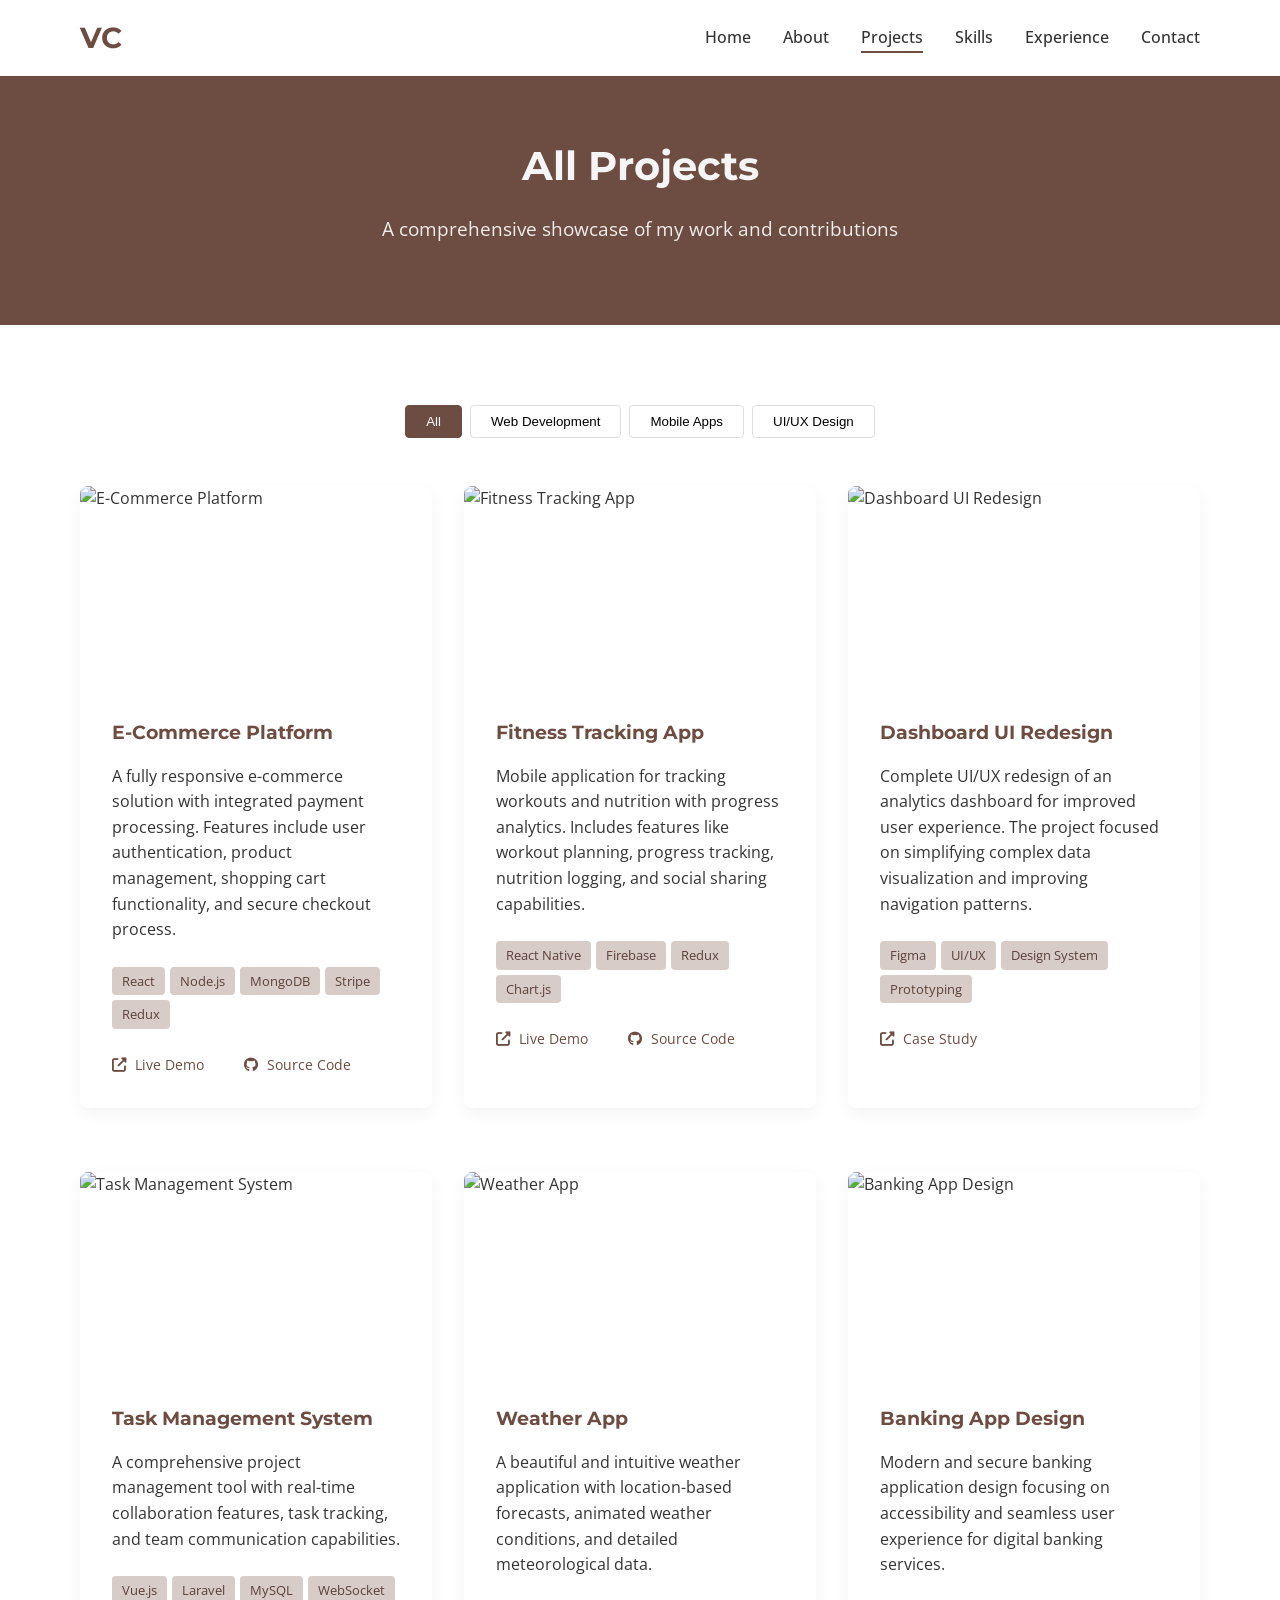
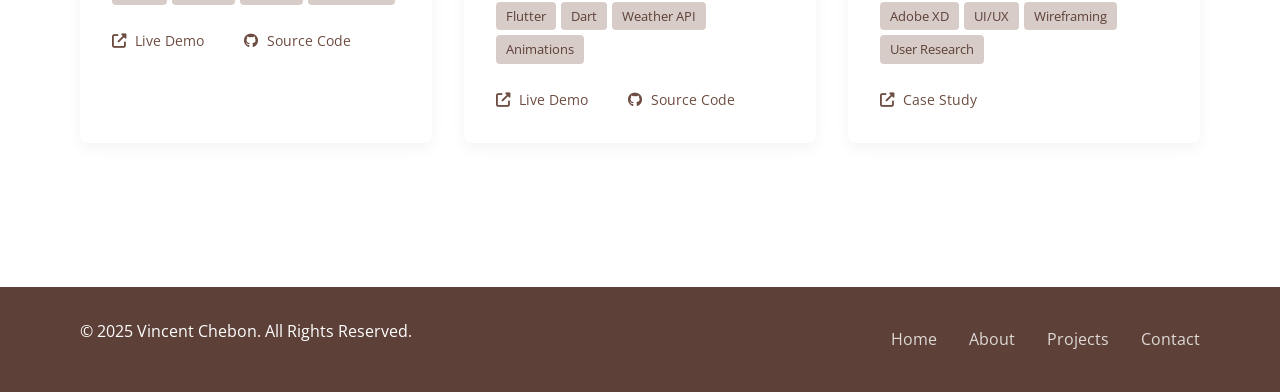
==== projects.html @ cd748f32 "added projects page" ====
<!DOCTYPE html>
<html lang="en">
<head>
    <meta charset="UTF-8">
    <meta name="viewport" content="width=device-width, initial-scale=1.0">
    <title>Projects | Vincent Chebon</title>
    <!-- Font Awesome for icons -->
    <link rel="stylesheet" href="https://cdnjs.cloudflare.com/ajax/libs/font-awesome/6.4.0/css/all.min.css">
    <!-- Google Fonts -->
    <link rel="preconnect" href="https://fonts.googleapis.com">
    <link rel="preconnect" href="https://fonts.gstatic.com" crossorigin>
    <link href="https://fonts.googleapis.com/css2?family=Montserrat:wght@400;500;600;700&family=Open+Sans:wght@400;500&display=swap" rel="stylesheet">
    <!-- Custom CSS -->
    <link rel="stylesheet" href="css/style.css">
</head>
<body>
    <!-- Navigation -->
    <nav class="navbar">
        <div class="container">
            <a href="index.html" class="logo">VC</a>
            <div class="nav-toggle">
                <span></span>
                <span></span>
                <span></span>
            </div>
            <ul class="nav-menu">
                <li><a href="index.html#home" class="nav-link">Home</a></li>
                <li><a href="index.html#about" class="nav-link">About</a></li>
                <li><a href="index.html#projects" class="nav-link active">Projects</a></li>
                <li><a href="index.html#skills" class="nav-link">Skills</a></li>
                <li><a href="index.html#experience" class="nav-link">Experience</a></li>
                <li><a href="index.html#contact" class="nav-link">Contact</a></li>
            </ul>
        </div>
    </nav>

    <!-- Projects Header -->
    <section class="page-header">
        <div class="container">
            <h1>All Projects</h1>
            <p>A comprehensive showcase of my work and contributions</p>
        </div>
    </section>

    <!-- Projects Section -->
    <section class="projects-extended">
        <div class="container">
            <div class="filter-buttons">
                <button class="filter-btn active" data-filter="all">All</button>
                <button class="filter-btn" data-filter="web">Web Development</button>
                <button class="filter-btn" data-filter="mobile">Mobile Apps</button>
                <button class="filter-btn" data-filter="design">UI/UX Design</button>
            </div>
            
            <div class="projects-grid">
                <!-- Project 1 -->
                <div class="project-card" data-category="web">
                    <div class="project-image">
                        <img src="images/projects/project1.jpg" alt="E-Commerce Platform">
                    </div>
                    <div class="project-info">
                        <h3>E-Commerce Platform</h3>
                        <p>A fully responsive e-commerce solution with integrated payment processing. Features include user authentication, product management, shopping cart functionality, and secure checkout process.</p>
                        <div class="project-tags">
                            <span>React</span>
                            <span>Node.js</span>
                            <span>MongoDB</span>
                            <span>Stripe</span>
                            <span>Redux</span>
                        </div>
                        <div class="project-links">
                            <a href="#" class="project-link"><i class="fas fa-external-link-alt"></i> Live Demo</a>
                            <a href="#" class="project-link"><i class="fab fa-github"></i> Source Code</a>
                        </div>
                    </div>
                </div>

                <!-- Project 2 -->
                <div class="project-card" data-category="mobile">
                    <div class="project-image">
                        <img src="images/projects/project2.jpg" alt="Fitness Tracking App">
                    </div>
                    <div class="project-info">
                        <h3>Fitness Tracking App</h3>
                        <p>Mobile application for tracking workouts and nutrition with progress analytics. Includes features like workout planning, progress tracking, nutrition logging, and social sharing capabilities.</p>
                        <div class="project-tags">
                            <span>React Native</span>
                            <span>Firebase</span>
                            <span>Redux</span>
                            <span>Chart.js</span>
                        </div>
                        <div class="project-links">
                            <a href="#" class="project-link"><i class="fas fa-external-link-alt"></i> Live Demo</a>
                            <a href="#" class="project-link"><i class="fab fa-github"></i> Source Code</a>
                        </div>
                    </div>
                </div>

                <!-- Project 3 -->
                <div class="project-card" data-category="design">
                    <div class="project-image">
                        <img src="images/projects/project3.jpg" alt="Dashboard UI Redesign">
                    </div>
                    <div class="project-info">
                        <h3>Dashboard UI Redesign</h3>
                        <p>Complete UI/UX redesign of an analytics dashboard for improved user experience. The project focused on simplifying complex data visualization and improving navigation patterns.</p>
                        <div class="project-tags">
                            <span>Figma</span>
                            <span>UI/UX</span>
                            <span>Design System</span>
                            <span>Prototyping</span>
                        </div>
                        <div class="project-links">
                            <a href="#" class="project-link"><i class="fas fa-external-link-alt"></i> Case Study</a>
                        </div>
                    </div>
                </div>

                <!-- Project 4 -->
                <div class="project-card" data-category="web">
                    <div class="project-image">
                        <img src="images/projects/project4.jpg" alt="Task Management System">
                    </div>
                    <div class="project-info">
                        <h3>Task Management System</h3>
                        <p>A comprehensive project management tool with real-time collaboration features, task tracking, and team communication capabilities.</p>
                        <div class="project-tags">
                            <span>Vue.js</span>
                            <span>Laravel</span>
                            <span>MySQL</span>
                            <span>WebSocket</span>
                        </div>
                        <div class="project-links">
                            <a href="#" class="project-link"><i class="fas fa-external-link-alt"></i> Live Demo</a>
                            <a href="#" class="project-link"><i class="fab fa-github"></i> Source Code</a>
                        </div>
                    </div>
                </div>

                <!-- Project 5 -->
                <div class="project-card" data-category="mobile">
                    <div class="project-image">
                        <img src="images/projects/project5.jpg" alt="Weather App">
                    </div>
                    <div class="project-info">
                        <h3>Weather App</h3>
                        <p>A beautiful and intuitive weather application with location-based forecasts, animated weather conditions, and detailed meteorological data.</p>
                        <div class="project-tags">
                            <span>Flutter</span>
                            <span>Dart</span>
                            <span>Weather API</span>
                            <span>Animations</span>
                        </div>
                        <div class="project-links">
                            <a href="#" class="project-link"><i class="fas fa-external-link-alt"></i> Live Demo</a>
                            <a href="#" class="project-link"><i class="fab fa-github"></i> Source Code</a>
                        </div>
                    </div>
                </div>

                <!-- Project 6 -->
                <div class="project-card" data-category="design">
                    <div class="project-image">
                        <img src="images/projects/project6.jpg" alt="Banking App Design">
                    </div>
                    <div class="project-info">
                        <h3>Banking App Design</h3>
                        <p>Modern and secure banking application design focusing on accessibility and seamless user experience for digital banking services.</p>
                        <div class="project-tags">
                            <span>Adobe XD</span>
                            <span>UI/UX</span>
                            <span>Wireframing</span>
                            <span>User Research</span>
                        </div>
                        <div class="project-links">
                            <a href="#" class="project-link"><i class="fas fa-external-link-alt"></i> Case Study</a>
                        </div>
                    </div>
                </div>
            </div>
        </div>
    </section>

    <!-- Footer -->
    <footer class="footer">
        <div class="container">
            <div class="footer-content">
                <p>&copy; 2025 Vincent Chebon. All Rights Reserved.</p>
                <div class="footer-links">
                    <a href="index.html#home">Home</a>
                    <a href="index.html#about">About</a>
                    <a href="index.html#projects">Projects</a>
                    <a href="index.html#contact">Contact</a>
                </div>
            </div>
        </div>
    </footer>

    <!-- JavaScript -->
    <script src="js/main.js"></script>
</body>
</html>
---- css/style.css ----
/* ===== VARIABLES ===== */
:root {
    /* Brown Theme Colors */
    --primary-color: #6D4C41;       /* Main brown */
    --primary-dark: #5D4037;        /* Darker brown for hover states */
    --primary-light: #8D6E63;       /* Lighter brown for accents */
    --secondary-color: #D7CCC8;     /* Light brown/beige */
    --accent-color: #FF9800;        /* Orange accent */
    
    /* Neutral Colors */
    --bg-color: #FFFFFF;
    --bg-alt: #F5F5F5;
    --text-color: #333333;
    --text-light: #777777;
    --border-color: #E0E0E0;
    
    /* Typography */
    --heading-font: 'Montserrat', sans-serif;
    --body-font: 'Open Sans', sans-serif;
    
    /* Spacing */
    --spacing-xs: 0.5rem;
    --spacing-sm: 1rem;
    --spacing-md: 2rem;
    --spacing-lg: 3rem;
    --spacing-xl: 5rem;
    
    /* Container */
    --container-width: 1200px;
    
    /* Border Radius */
    --border-radius-sm: 4px;
    --border-radius-md: 8px;
    --border-radius-lg: 16px;
    
    /* Transitions */
    --transition: all 0.3s ease;
}

/* ===== RESET & BASE STYLES ===== */
* {
    margin: 0;
    padding: 0;
    box-sizing: border-box;
}

html {
    scroll-behavior: smooth;
}

body {
    font-family: var(--body-font);
    color: var(--text-color);
    line-height: 1.6;
    background-color: var(--bg-color);
}

h1, h2, h3, h4, h5, h6 {
    font-family: var(--heading-font);
    font-weight: 700;
    margin-bottom: var(--spacing-sm);
    color: var(--text-color);
}

p {
    margin-bottom: var(--spacing-sm);
}

a {
    text-decoration: none;
    color: var(--primary-color);
    transition: var(--transition);
}

a:hover {
    color: var(--primary-dark);
}

ul {
    list-style: none;
}

img {
    max-width: 100%;
    height: auto;
}

.container {
    width: 90%;
    max-width: var(--container-width);
    margin: 0 auto;
    padding: 0 var(--spacing-sm);
}

section {
    padding: var(--spacing-xl) 0;
}

.section-title {
    text-align: center;
    margin-bottom: var(--spacing-lg);
    position: relative;
    font-size: 2.5rem;
}

.section-title::after {
    content: '';
    position: absolute;
    bottom: -10px;
    left: 50%;
    transform: translateX(-50%);
    width: 80px;
    height: 4px;
    background: var(--primary-color);
}

/* ===== BUTTONS ===== */
.btn {
    display: inline-block;
    padding: 12px 28px;
    border-radius: var(--border-radius-md);
    text-transform: uppercase;
    font-weight: 600;
    letter-spacing: 1px;
    transition: var(--transition);
    cursor: pointer;
    font-size: 0.9rem;
}

.btn-primary {
    background-color: var(--primary-color);
    color: white;
    border: 2px solid var(--primary-color);
}

.btn-primary:hover {
    background-color: var(--primary-dark);
    color: white;
    border-color: var(--primary-dark);
}

.btn-secondary {
    background-color: transparent;
    color: var(--primary-color);
    border: 2px solid var(--primary-color);
}

.btn-secondary:hover {
    background-color: var(--primary-color);
    color: white;
}

.btn-outline {
    background-color: transparent;
    color: var(--primary-color);
    border: 2px solid var(--primary-color);
}

.btn-outline:hover {
    background-color: var(--primary-color);
    color: white;
}

/* ===== NAVIGATION ===== */
.navbar {
    position: fixed;
    top: 0;
    left: 0;
    width: 100%;
    z-index: 1000;
    background-color: var(--bg-color);
    box-shadow: 0 2px 10px rgba(0, 0, 0, 0.1);
    padding: 15px 0;
    transition: var(--transition);
}

.navbar .container {
    display: flex;
    justify-content: space-between;
    align-items: center;
}

.logo {
    font-family: var(--heading-font);
    font-size: 1.8rem;
    font-weight: 700;
    color: var(--primary-color);
}

.nav-menu {
    display: flex;
}

.nav-link {
    margin-left: var(--spacing-md);
    color: var(--text-color);
    font-weight: 500;
    position: relative;
}

.nav-link::after {
    content: '';
    position: absolute;
    bottom: -5px;
    left: 0;
    width: 0;
    height: 2px;
    background-color: var(--primary-color);
    transition: var(--transition);
}

.nav-link:hover::after,
.nav-link.active::after {
    width: 100%;
}

.nav-toggle {
    display: none;
    flex-direction: column;
    cursor: pointer;
}

.nav-toggle span {
    display: block;
    width: 25px;
    height: 3px;
    background-color: var(--text-color);
    margin: 3px 0;
    transition: var(--transition);
}

/* ===== HERO SECTION ===== */
.hero {
    height: 100vh;
    background-color: var(--bg-alt);
    display: flex;
    align-items: center;
    position: relative;
    overflow: hidden;
}

.hero::before {
    content: '';
    position: absolute;
    top: 0;
    right: 0;
    width: 50%;
    height: 100%;
    background-color: var(--primary-light);
    opacity: 0.05;
    clip-path: polygon(25% 0%, 100% 0%, 100% 100%, 0% 100%);
}

.hero-content {
    max-width: 800px;
}

.hero h1 {
    font-size: 3.5rem;
    margin-bottom: var(--spacing-xs);
    color: var(--primary-color);
}

.hero h2 {
    font-size: 2rem;
    margin-bottom: var(--spacing-md);
    color: var(--text-light);
    font-weight: 500;
}

.hero p {
    font-size: 1.2rem;
    margin-bottom: var(--spacing-md);
}

.hero-buttons {
    display: flex;
    gap: var(--spacing-sm);
    margin-bottom: var(--spacing-md);
}

.social-links {
    display: flex;
    gap: var(--spacing-sm);
}

.social-links a {
    display: flex;
    align-items: center;
    justify-content: center;
    width: 40px;
    height: 40px;
    border-radius: 50%;
    background-color: var(--primary-color);
    color: white;
    transition: var(--transition);
}

.social-links a:hover {
    background-color: var(--primary-dark);
    transform: translateY(-3px);
}

/* ===== ABOUT SECTION ===== */
.about {
    background-color: var(--bg-color);
}

.about-content {
    display: grid;
    grid-template-columns: 1fr 2fr;
    gap: var(--spacing-lg);
    align-items: center;
}

.profile-image {
    border-radius: var(--border-radius-lg);
    box-shadow: 0 10px 30px rgba(0, 0, 0, 0.1);
}

.about-text p {
    margin-bottom: var(--spacing-md);
}

/* ===== PROJECTS SECTION ===== */
.projects {
    background-color: var(--bg-alt);
}

.filter-buttons {
    display: flex;
    justify-content: center;
    flex-wrap: wrap;
    margin-bottom: var(--spacing-lg);
    gap: var(--spacing-xs);
}

.filter-btn {
    padding: 8px 20px;
    background-color: transparent;
    border: 1px solid var(--border-color);
    border-radius: var(--border-radius-sm);
    cursor: pointer;
    transition: var(--transition);
    font-weight: 500;
}

.filter-btn.active,
.filter-btn:hover {
    background-color: var(--primary-color);
    color: white;
    border-color: var(--primary-color);
}

.projects-grid {
    display: grid;
    grid-template-columns: repeat(auto-fill, minmax(320px, 1fr));
    gap: var(--spacing-md);
    margin-bottom: var(--spacing-lg);
}

.project-card {
    background-color: var(--bg-color);
    border-radius: var(--border-radius-md);
    overflow: hidden;
    box-shadow: 0 5px 15px rgba(0, 0, 0, 0.05);
    transition: var(--transition);
}

.project-card:hover {
    transform: translateY(-10px);
    box-shadow: 0 15px 30px rgba(0, 0, 0, 0.1);
}

.project-image {
    height: 200px;
    overflow: hidden;
}

.project-image img {
    width: 100%;
    height: 100%;
    object-fit: cover;
    transition: var(--transition);
}

.project-card:hover .project-image img {
    transform: scale(1.05);
}

.project-info {
    padding: var(--spacing-md);
}

.project-info h3 {
    margin-bottom: var(--spacing-xs);
    color: var(--primary-color);
}

.project-tags {
    display: flex;
    flex-wrap: wrap;
    gap: 5px;
    margin: var(--spacing-sm) 0;
}

.project-tags span {
    background-color: var(--secondary-color);
    color: var(--primary-dark);
    padding: 4px 10px;
    border-radius: var(--border-radius-sm);
    font-size: 0.8rem;
}

.project-links {
    display: flex;
    gap: var(--spacing-sm);
    margin-top: var(--spacing-sm);
}

.project-link {
    font-size: 0.9rem;
    color: var(--primary-color);
}

.project-link i {
    margin-right: 5px;
}

.center-button {
    text-align: center;
    margin-top: var(--spacing-md);
}

/* ===== SKILLS SECTION ===== */
.skills {
    background-color: var(--bg-color);
}

.skills-container {
    display: grid;
    grid-template-columns: repeat(auto-fit, minmax(300px, 1fr));
    gap: var(--spacing-lg);
}

.skill-category h3 {
    color: var(--primary-color);
    margin-bottom: var(--spacing-md);
    text-align: center;
    font-size: 1.5rem;
}

.skill-items {
    display: grid;
    grid-template-columns: repeat(2, 1fr);
    gap: var(--spacing-md);
}

.skill-item {
    display: flex;
    flex-direction: column;
    align-items: center;
    text-align: center;
}

.skill-icon {
    font-size: 2.5rem;
    color: var(--primary-color);
    margin-bottom: var(--spacing-xs);
}

.skill-name {
    font-weight: 500;
}

/* ===== EXPERIENCE SECTION ===== */
.experience {
    background-color: var(--bg-alt);
}

.timeline {
    position: relative;
    max-width: 800px;
    margin: 0 auto;
}

.timeline::before {
    content: '';
    position: absolute;
    top: 0;
    left: 50%;
    transform: translateX(-50%);
    width: 2px;
    height: 100%;
    background-color: var(--primary-light);
}

.timeline-item {
    position: relative;
    padding: var(--spacing-md) 0;
}

.timeline-dot {
    position: absolute;
    top: calc(var(--spacing-md) + 10px);
    left: 50%;
    transform: translateX(-50%);
    width: 16px;
    height: 16px;
    border-radius: 50%;
    background-color: var(--primary-color);
    border: 3px solid var(--bg-alt);
    z-index: 2;
}

.timeline-content {
    position: relative;
    width: 45%;
    padding: var(--spacing-md);
    background-color: var(--bg-color);
    border-radius: var(--border-radius-md);
    box-shadow: 0 5px 15px rgba(0, 0, 0, 0.05);
}

.timeline-item:nth-child(odd) .timeline-content {
    margin-left: auto;
}

.timeline-item:nth-child(even) .timeline-content {
    margin-right: auto;
}

.timeline-item:nth-child(odd) .timeline-content::before {
    content: '';
    position: absolute;
    top: 20px;
    left: -10px;
    border-width: 10px 10px 10px 0;
    border-style: solid;
    border-color: transparent var(--bg-color) transparent transparent;
}

.timeline-item:nth-child(even) .timeline-content::before {
    content: '';
    position: absolute;
    top: 20px;
    right: -10px;
    border-width: 10px 0 10px 10px;
    border-style: solid;
    border-color: transparent transparent transparent var(--bg-color);
}

.timeline-date {
    display: inline-block;
    padding: 4px 10px;
    background-color: var(--primary-light);
    color: white;
    border-radius: var(--border-radius-sm);
    font-size: 0.8rem;
    margin-bottom: var(--spacing-xs);
}

.timeline-content h3 {
    color: var(--primary-color);
    margin-bottom: 5px;
}

.timeline-content h4 {
    color: var(--text-light);
    font-weight: 500;
    font-size: 1rem;
    margin-bottom: var(--spacing-xs);
}

/* ===== CONTACT SECTION ===== */
.contact {
    background-color: var(--bg-color);
}

.contact-content {
    display: grid;
    grid-template-columns: 1fr 2fr;
    gap: var(--spacing-lg);
}

.contact-info {
    display: flex;
    flex-direction: column;
    gap: var(--spacing-md);
}

.contact-item {
    display: flex;
    flex-direction: column;
    align-items: flex-start;
}

.contact-item i {
    font-size: 2rem;
    color: var(--primary-color);
    margin-bottom: var(--spacing-xs);
}

.contact-item h3 {
    margin-bottom: 5px;
}

.contact-info .social-links {
    margin-top: var(--spacing-md);
}

.contact-form {
    background-color: var(--bg-alt);
    padding: var(--spacing-lg);
    border-radius: var(--border-radius-md);
}

.form-group {
    margin-bottom: var(--spacing-sm);
}

.form-group input,
.form-group textarea {
    width: 100%;
    padding: 12px 15px;
    border: 1px solid var(--border-color);
    border-radius: var(--border-radius-sm);
    font-family: var(--body-font);
    font-size: 1rem;
    transition: var(--transition);
}

.form-group input:focus,
.form-group textarea:focus {
    outline: none;
    border-color: var(--primary-color);
    box-shadow: 0 0 0 2px rgba(109, 76, 65, 0.2);
}

.form-group textarea {
    height: 150px;
    resize: vertical;
}

/* ===== FOOTER ===== */
.footer {
    background-color: var(--primary-dark);
    color: white;
    padding: var(--spacing-md) 0;
}

.footer-content {
    display: flex;
    justify-content: space-between;
    align-items: center;
    flex-wrap: wrap;
    gap: var(--spacing-md);
}

.footer-links {
    display: flex;
    gap: var(--spacing-md);
}

.footer-links a {
    color: white;
    opacity: 0.8;
}

.footer-links a:hover {
    opacity: 1;
}

/* ===== RESPONSIVE STYLES ===== */
@media screen and (max-width: 992px) {
    .about-content {
        grid-template-columns: 1fr;
    }
    
    .about-image {
        text-align: center;
        margin-bottom: var(--spacing-md);
    }
    
    .profile-image {
        max-width: 300px;
    }
    
    .contact-content {
        grid-template-columns: 1fr;
    }
    
    .contact-info {
        margin-bottom: var(--spacing-md);
    }
}

@media screen and (max-width: 768px) {
    .section-title {
        font-size: 2rem;
    }
    
    .hero h1 {
        font-size: 2.5rem;
    }
    
    .hero h2 {
        font-size: 1.5rem;
    }
    
    .hero-buttons {
        flex-direction: column;
        gap: var(--spacing-sm);
    }
    
    .btn {
        width: 100%;
        text-align: center;
    }
    
    .nav-menu {
        position: fixed;
        top: 70px;
        left: -100%;
        width: 100%;
        height: calc(100vh - 70px);
        background-color: var(--bg-color);
        flex-direction: column;
        align-items: center;
        justify-content: flex-start;
        padding-top: var(--spacing-lg);
        transition: var(--transition);
        box-shadow: 0 5px 10px rgba(0, 0, 0, 0.1);
    }
    
    .nav-menu.active {
        left: 0;
    }
    
    .nav-link {
        margin: var(--spacing-sm) 0;
        font-size: 1.2rem;
    }
    
    .nav-toggle {
        display: flex;
    }
    
    .nav-toggle.active span:nth-child(1) {
        transform: rotate(45deg) translate(5px, 5px);
    }
    
    .nav-toggle.active span:nth-child(2) {
        opacity: 0;
    }
    
    .nav-toggle.active span:nth-child(3) {
        transform: rotate(-45deg) translate(5px, -5px);
    }
    
    .timeline::before {
        left: 30px;
    }
    
    .timeline-dot {
        left: 30px;
    }
    
    .timeline-content {
        width: calc(100% - 60px);
        margin-left: 60px !important;
    }
    
    .timeline-item:nth-child(even) .timeline-content::before {
        right: auto;
        left: -10px;
        border-width: 10px 10px 10px 0;
        border-color: transparent var(--bg-color) transparent transparent;
    }
    
    .skills-container {
        gap: var(--spacing-md);
    }
}

@media screen and (max-width: 576px) {
    .hero {
        padding-top: 100px;
        height: auto;
        min-height: 100vh;
    }
    
    .projects-grid {
        grid-template-columns: 1fr;
    }
    
    .skill-items {
        grid-template-columns: 1fr;
    }
    
    .footer-content {
        flex-direction: column;
        text-align: center;
    }
    
    .footer-links {
        justify-content: center;
    }
}

/* Projects Extended Page Styles */
.page-header {
    background: var(--primary-color);
    color: white;
    padding: 4rem 0 4rem;
    text-align: center;
    margin-bottom: 3rem;
    margin-top: 70px;
}

.page-header h1 {
    color: whitesmoke;
    font-size: 2.5rem;
    margin-bottom: 1rem;
}

.page-header p {
    font-size: 1.2rem;
    opacity: 0.9;
}

.projects-extended {
    padding: 2rem 0 4rem;
}

.projects-extended .project-card {
    margin-bottom: 2rem;
    transition: transform 0.3s ease;
}

.projects-extended .project-card:hover {
    transform: translateY(-5px);
}

.projects-extended .project-info p {
    margin: 1rem 0;
    line-height: 1.6;
}

.projects-extended .project-tags {
    margin: 1.5rem 0;
}

.projects-extended .project-links {
    margin-top: 1.5rem;
}

.projects-extended .project-links a {
    margin-right: 1.5rem;
}

@media (max-width: 768px) {
    .page-header {
        padding: 3rem 0;
    }
    
    .page-header h1 {
        font-size: 2rem;
    }
    
    .projects-extended .project-card {
        margin-bottom: 1.5rem;
    }
}
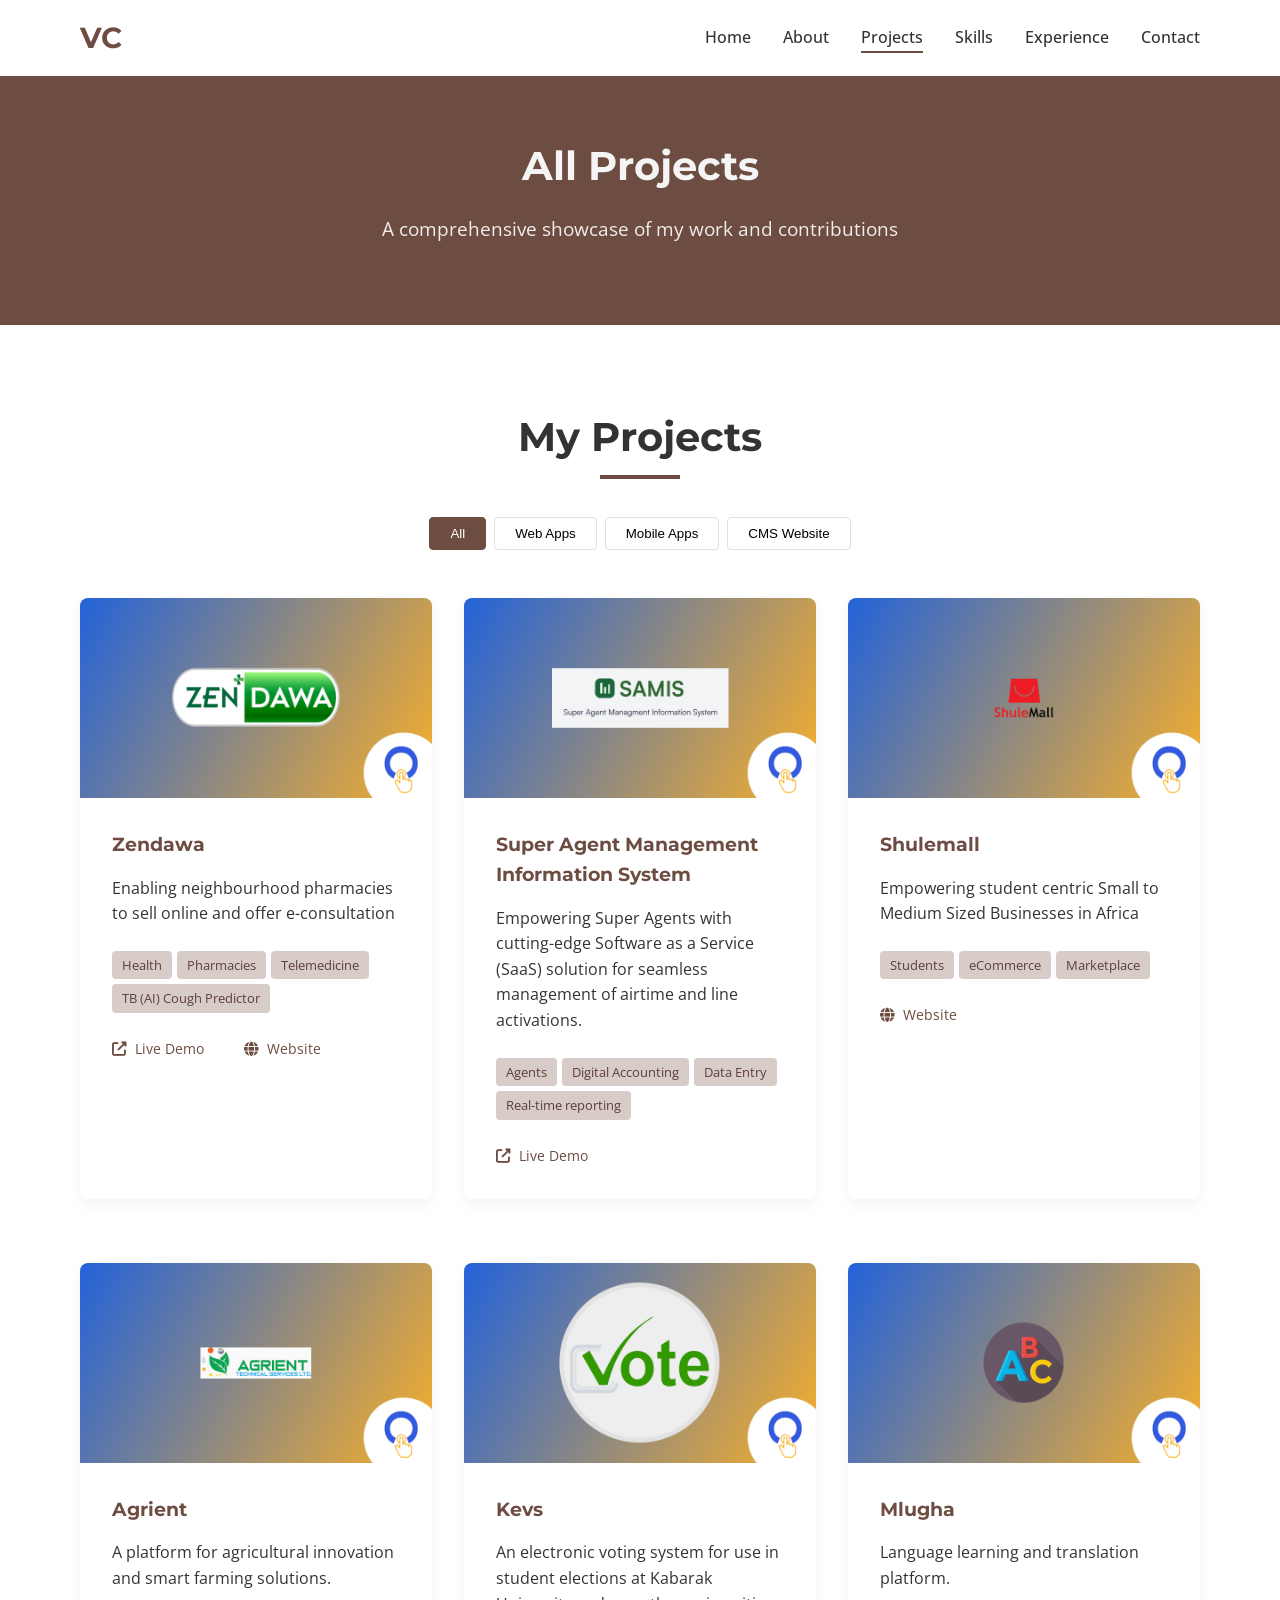
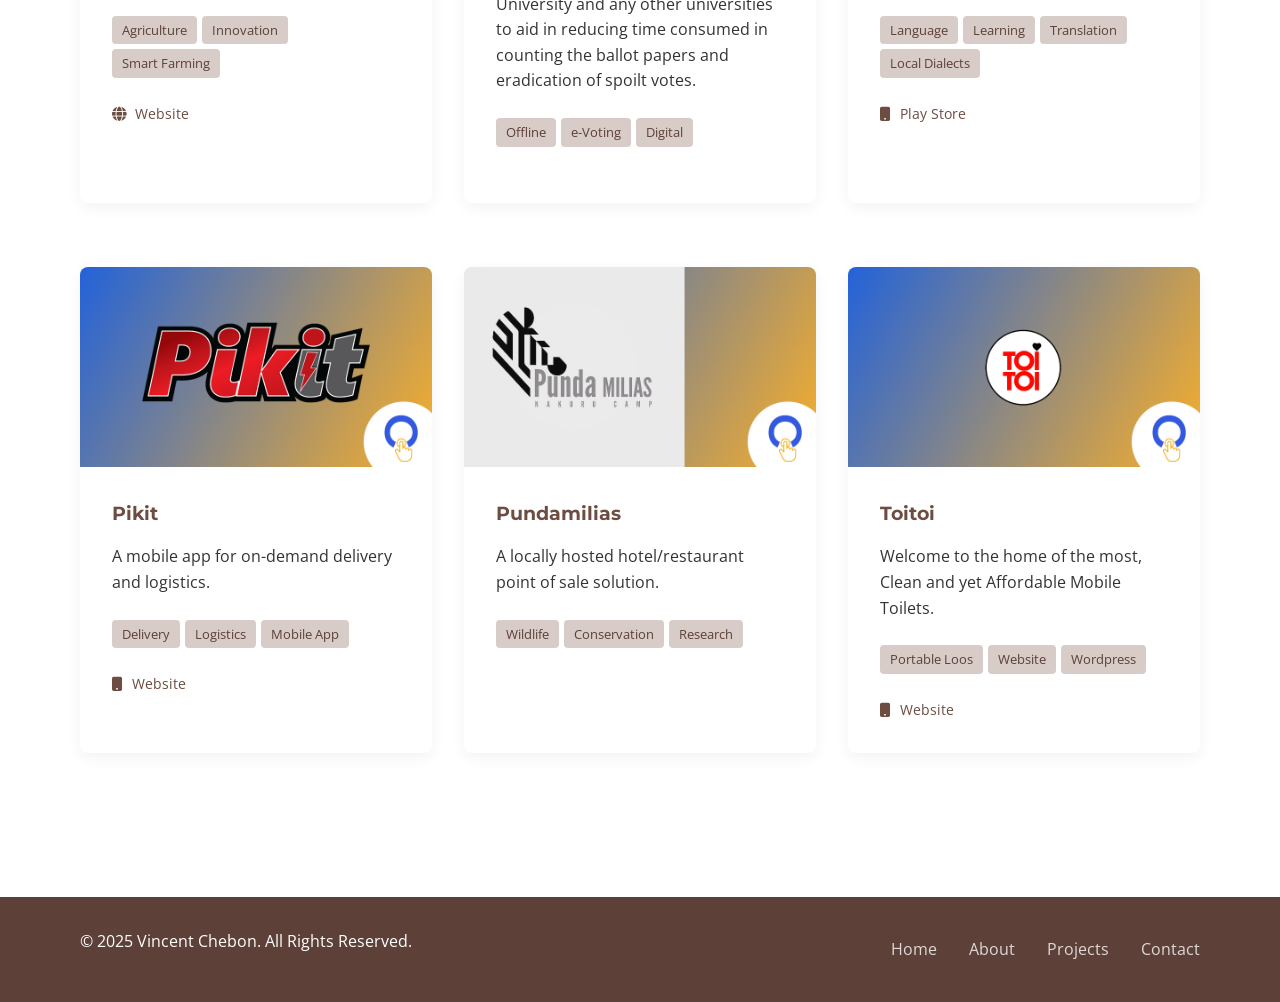
==== commit 3104d88d: "completed my portfolio website" ====
--- a/projects.html
+++ b/projects.html
@@ -4,6 +4,10 @@
     <meta charset="UTF-8">
     <meta name="viewport" content="width=device-width, initial-scale=1.0">
     <title>Projects | Vincent Chebon</title>
+    <meta name="author" content="Vincent K Chebon">
+    <meta name="description" content="Full-stack developer Developer">
+    <meta name="keywords" content="Full-stack developer Developer, Expert Laravel Framework, Laravel PHP Developer, Maria DB Database, Flutter Developer, MySQL CLI database expert, Hire expert Laravel Developer, Hire expert mobile app developer, Cross platform developer with flutter, software developer, software engineer, cloud expert configurations, good in LEMP stack developer, good in LAMP stack developer, PHP, Flutter, Android, Firebase, MySQL, Maria DB, PostgreSQL, AI Developer, Python, Cloud configurations, digital ocean">
+
     <!-- Font Awesome for icons -->
     <link rel="stylesheet" href="https://cdnjs.cloudflare.com/ajax/libs/font-awesome/6.4.0/css/all.min.css">
     <!-- Google Fonts -->
@@ -45,138 +49,16 @@
     <!-- Projects Section -->
     <section class="projects-extended">
         <div class="container">
+            <h2 class="section-title">My Projects</h2>
             <div class="filter-buttons">
                 <button class="filter-btn active" data-filter="all">All</button>
-                <button class="filter-btn" data-filter="web">Web Development</button>
+                <button class="filter-btn" data-filter="web">Web Apps</button>
                 <button class="filter-btn" data-filter="mobile">Mobile Apps</button>
-                <button class="filter-btn" data-filter="design">UI/UX Design</button>
+                <button class="filter-btn" data-filter="website">CMS Website</button>
+                <!--<button class="filter-btn" data-filter="design">UI/UX Design</button>-->
             </div>
-            
             <div class="projects-grid">
-                <!-- Project 1 -->
-                <div class="project-card" data-category="web">
-                    <div class="project-image">
-                        <img src="images/projects/project1.jpg" alt="E-Commerce Platform">
-                    </div>
-                    <div class="project-info">
-                        <h3>E-Commerce Platform</h3>
-                        <p>A fully responsive e-commerce solution with integrated payment processing. Features include user authentication, product management, shopping cart functionality, and secure checkout process.</p>
-                        <div class="project-tags">
-                            <span>React</span>
-                            <span>Node.js</span>
-                            <span>MongoDB</span>
-                            <span>Stripe</span>
-                            <span>Redux</span>
-                        </div>
-                        <div class="project-links">
-                            <a href="#" class="project-link"><i class="fas fa-external-link-alt"></i> Live Demo</a>
-                            <a href="#" class="project-link"><i class="fab fa-github"></i> Source Code</a>
-                        </div>
-                    </div>
-                </div>
-
-                <!-- Project 2 -->
-                <div class="project-card" data-category="mobile">
-                    <div class="project-image">
-                        <img src="images/projects/project2.jpg" alt="Fitness Tracking App">
-                    </div>
-                    <div class="project-info">
-                        <h3>Fitness Tracking App</h3>
-                        <p>Mobile application for tracking workouts and nutrition with progress analytics. Includes features like workout planning, progress tracking, nutrition logging, and social sharing capabilities.</p>
-                        <div class="project-tags">
-                            <span>React Native</span>
-                            <span>Firebase</span>
-                            <span>Redux</span>
-                            <span>Chart.js</span>
-                        </div>
-                        <div class="project-links">
-                            <a href="#" class="project-link"><i class="fas fa-external-link-alt"></i> Live Demo</a>
-                            <a href="#" class="project-link"><i class="fab fa-github"></i> Source Code</a>
-                        </div>
-                    </div>
-                </div>
-
-                <!-- Project 3 -->
-                <div class="project-card" data-category="design">
-                    <div class="project-image">
-                        <img src="images/projects/project3.jpg" alt="Dashboard UI Redesign">
-                    </div>
-                    <div class="project-info">
-                        <h3>Dashboard UI Redesign</h3>
-                        <p>Complete UI/UX redesign of an analytics dashboard for improved user experience. The project focused on simplifying complex data visualization and improving navigation patterns.</p>
-                        <div class="project-tags">
-                            <span>Figma</span>
-                            <span>UI/UX</span>
-                            <span>Design System</span>
-                            <span>Prototyping</span>
-                        </div>
-                        <div class="project-links">
-                            <a href="#" class="project-link"><i class="fas fa-external-link-alt"></i> Case Study</a>
-                        </div>
-                    </div>
-                </div>
-
-                <!-- Project 4 -->
-                <div class="project-card" data-category="web">
-                    <div class="project-image">
-                        <img src="images/projects/project4.jpg" alt="Task Management System">
-                    </div>
-                    <div class="project-info">
-                        <h3>Task Management System</h3>
-                        <p>A comprehensive project management tool with real-time collaboration features, task tracking, and team communication capabilities.</p>
-                        <div class="project-tags">
-                            <span>Vue.js</span>
-                            <span>Laravel</span>
-                            <span>MySQL</span>
-                            <span>WebSocket</span>
-                        </div>
-                        <div class="project-links">
-                            <a href="#" class="project-link"><i class="fas fa-external-link-alt"></i> Live Demo</a>
-                            <a href="#" class="project-link"><i class="fab fa-github"></i> Source Code</a>
-                        </div>
-                    </div>
-                </div>
-
-                <!-- Project 5 -->
-                <div class="project-card" data-category="mobile">
-                    <div class="project-image">
-                        <img src="images/projects/project5.jpg" alt="Weather App">
-                    </div>
-                    <div class="project-info">
-                        <h3>Weather App</h3>
-                        <p>A beautiful and intuitive weather application with location-based forecasts, animated weather conditions, and detailed meteorological data.</p>
-                        <div class="project-tags">
-                            <span>Flutter</span>
-                            <span>Dart</span>
-                            <span>Weather API</span>
-                            <span>Animations</span>
-                        </div>
-                        <div class="project-links">
-                            <a href="#" class="project-link"><i class="fas fa-external-link-alt"></i> Live Demo</a>
-                            <a href="#" class="project-link"><i class="fab fa-github"></i> Source Code</a>
-                        </div>
-                    </div>
-                </div>
-
-                <!-- Project 6 -->
-                <div class="project-card" data-category="design">
-                    <div class="project-image">
-                        <img src="images/projects/project6.jpg" alt="Banking App Design">
-                    </div>
-                    <div class="project-info">
-                        <h3>Banking App Design</h3>
-                        <p>Modern and secure banking application design focusing on accessibility and seamless user experience for digital banking services.</p>
-                        <div class="project-tags">
-                            <span>Adobe XD</span>
-                            <span>UI/UX</span>
-                            <span>Wireframing</span>
-                            <span>User Research</span>
-                        </div>
-                        <div class="project-links">
-                            <a href="#" class="project-link"><i class="fas fa-external-link-alt"></i> Case Study</a>
-                        </div>
-                    </div>
-                </div>
+                <!-- Project cards will be injected here by JS -->
             </div>
         </div>
     </section>
